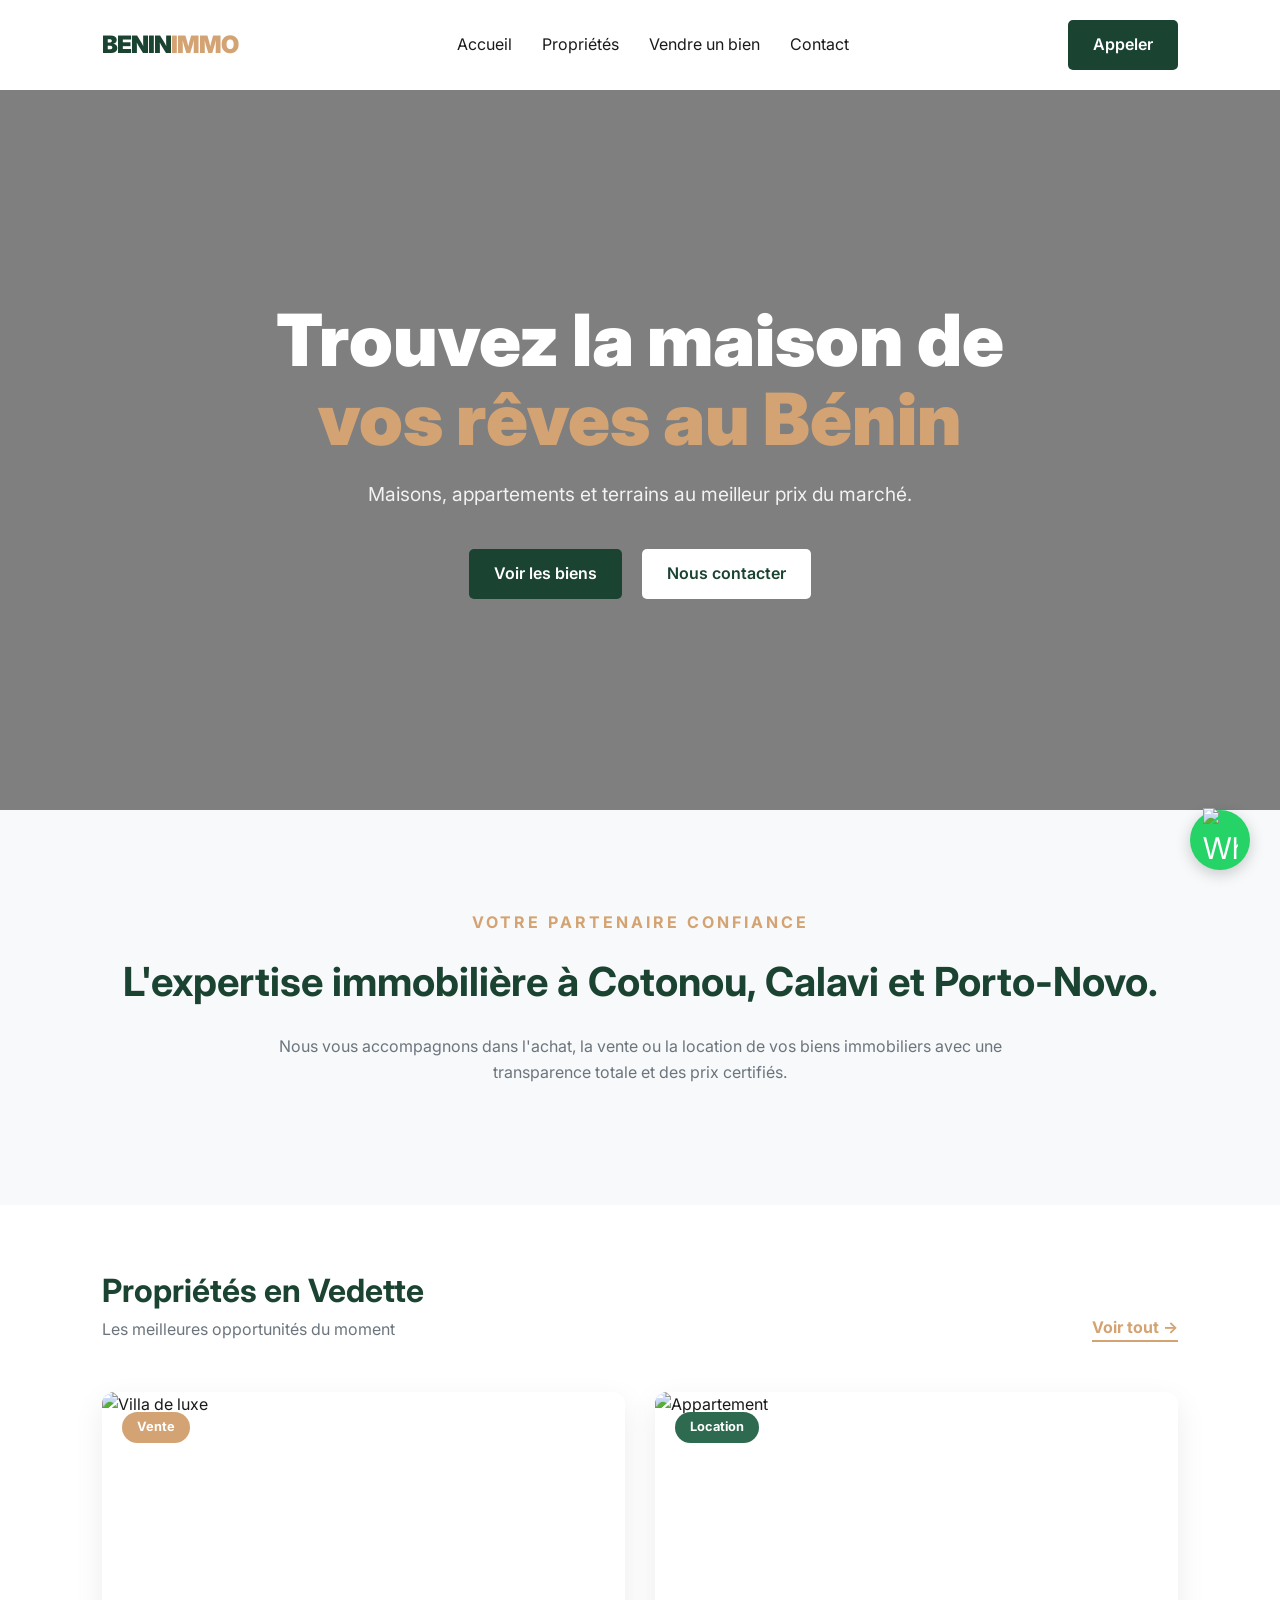
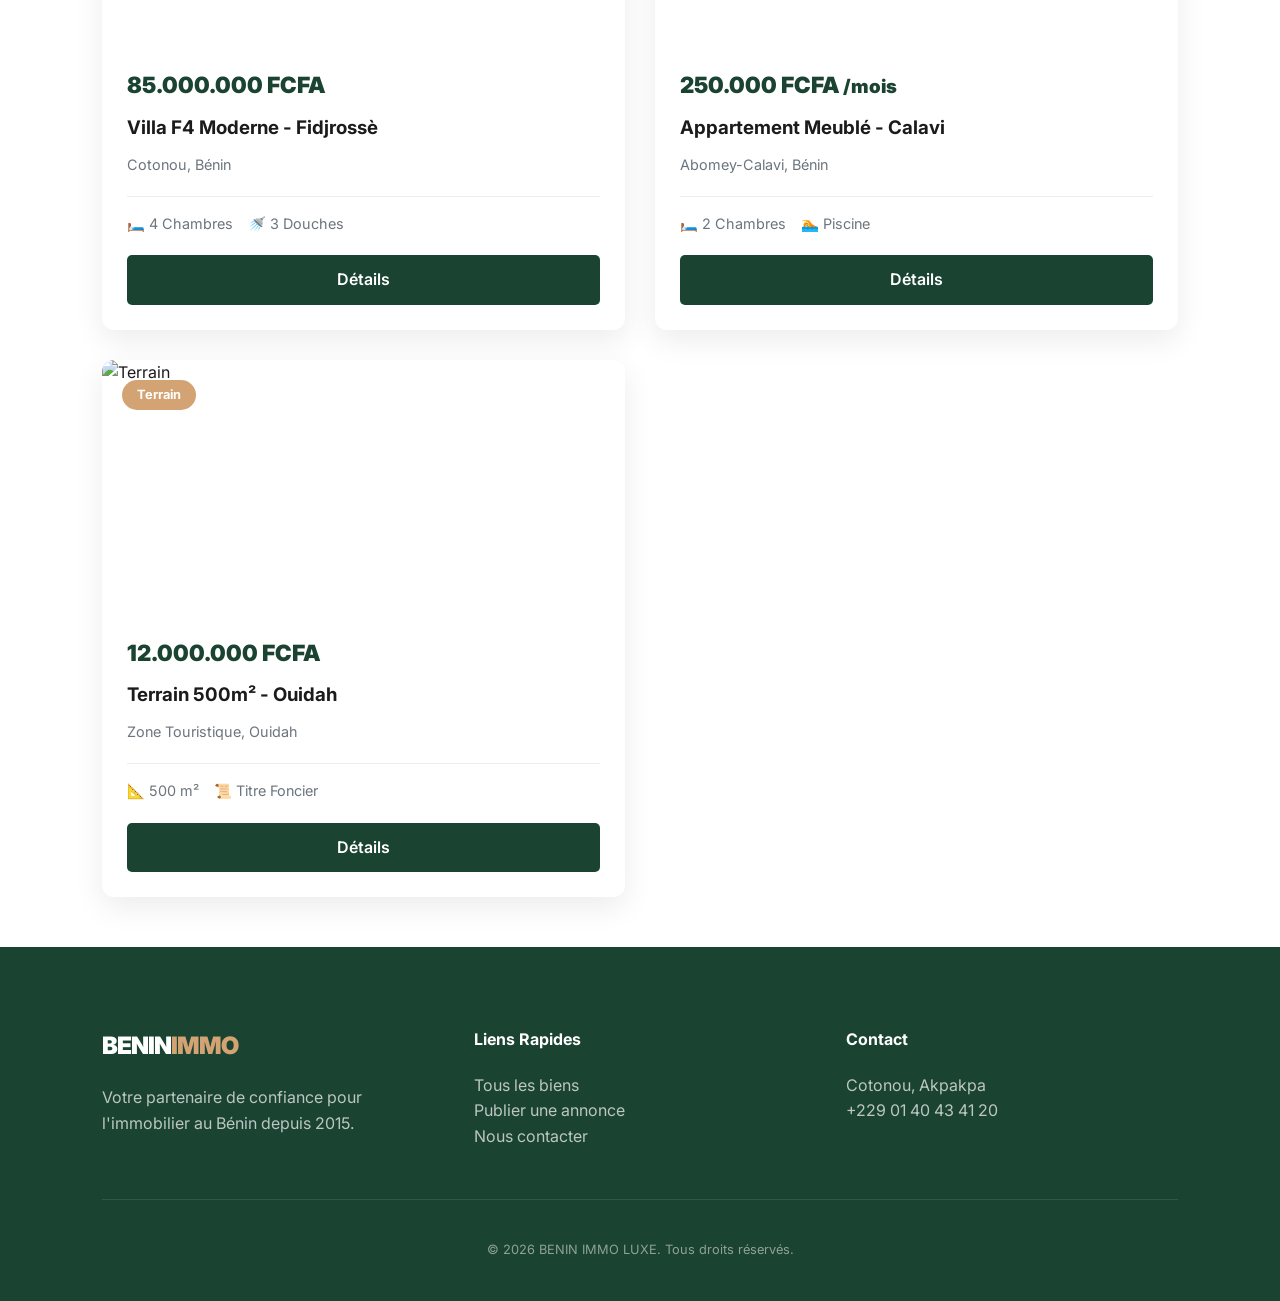
==== index.html @ 41264fbe "Add files via upload" ====
<!DOCTYPE html>
<html lang="fr">
<head>
    <meta charset="UTF-8">
    <meta name="viewport" content="width=device-width, initial-scale=1.0">
    <title>Benin Immo Luxe | Agence Immobilière n°1</title>
    <link href="https://fonts.googleapis.com/css2?family=Inter:wght@300;400;600;700;900&display=swap" rel="stylesheet">
    <link rel="stylesheet" href="css/theme.css">
    <link rel="stylesheet" href="css/main.css">
    <link rel="stylesheet" href="css/responsive.css">
</head>
<body>

    <nav class="navbar">
        <div class="logo">BENIN<span>IMMO</span></div>
        <ul class="nav-links">
            <li><a href="index.html" class="active">Accueil</a></li>
            <li><a href="biens.html">Propriétés</a></li>
            <li><a href="publier.html">Vendre un bien</a></li>
            <li><a href="contact.html">Contact</a></li>
        </ul>
        <div class="nav-contact">
            <a href="tel:+2290140434120" class="btn btn-primary">Appeler</a>
        </div>
    </nav>

    <header class="hero" style="height: 80vh; background: linear-gradient(rgba(0,0,0,0.5), rgba(0,0,0,0.5)), url('https://images.pexels.com/photos/323780/pexels-photo-323780.jpeg?auto=compress&cs=tinysrgb&w=1920') center/cover; display: flex; align-items: center; justify-content: center; text-align: center; color: white;">
        <div class="hero-content">
            <h1 style="font-size: clamp(2.5rem, 6vw, 4.5rem); font-weight: 900; line-height: 1.1;">Trouvez la maison de <br><span style="color: var(--accent-color);">vos rêves au Bénin</span></h1>
            <p style="font-size: 1.2rem; margin: 20px 0 40px; opacity: 0.9;">Maisons, appartements et terrains au meilleur prix du marché.</p>
            <div style="display: flex; gap: 20px; justify-content: center;">
                <a href="biens.html" class="btn btn-primary">Voir les biens</a>
                <a href="contact.html" class="btn" style="background: white; color: var(--primary-color);">Nous contacter</a>
            </div>
        </div>
    </header>

    <section style="padding: 100px 8%; text-align: center; background: var(--bg-light);">
        <span style="color: var(--accent-color); text-transform: uppercase; letter-spacing: 3px; font-weight: 700;">Votre Partenaire Confiance</span>
        <h2 style="font-size: 2.5rem; color: var(--primary-color); margin-top: 15px;">L'expertise immobilière à Cotonou, Calavi et Porto-Novo.</h2>
        <p style="max-width: 800px; margin: 20px auto; color: var(--text-light);">Nous vous accompagnons dans l'achat, la vente ou la location de vos biens immobiliers avec une transparence totale et des prix certifiés.</p>
    </section>

    <section>
        <div style="padding: 60px 8% 0; display: flex; justify-content: space-between; align-items: flex-end;">
            <div>
                <h2 style="font-size: 2rem; color: var(--primary-color);">Propriétés en Vedette</h2>
                <p style="color: var(--text-light);">Les meilleures opportunités du moment</p>
            </div>
            <a href="biens.html" style="color: var(--accent-color); font-weight: 700; border-bottom: 2px solid var(--accent-color);">Voir tout →</a>
        </div>

        <div class="property-grid">
            <div class="property-card">
                <div class="property-image">
                    <img src="https://images.pexels.com/photos/106399/pexels-photo-106399.jpeg?auto=compress&cs=tinysrgb&w=800" alt="Villa de luxe">
                    <span class="badge">Vente</span>
                </div>
                <div class="property-info">
                    <p class="property-price">85.000.000 FCFA</p>
                    <h3 style="margin-bottom: 10px;">Villa F4 Moderne - Fidjrossè</h3>
                    <p style="color: var(--text-light); font-size: 0.9rem;">Cotonou, Bénin</p>
                    <div class="property-features">
                        <span>🛏️ 4 Chambres</span>
                        <span>🚿 3 Douches</span>
                    </div>
                    <a href="details.html" class="btn btn-primary" style="width: 100%; margin-top: 20px; text-align: center;">Détails</a>
                </div>
            </div>

            <div class="property-card">
                <div class="property-image">
                    <img src="https://images.pexels.com/photos/259588/pexels-photo-259588.jpeg?auto=compress&cs=tinysrgb&w=800" alt="Appartement">
                    <span class="badge" style="background: #2D6A4F;">Location</span>
                </div>
                <div class="property-info">
                    <p class="property-price">250.000 FCFA <small>/mois</small></p>
                    <h3 style="margin-bottom: 10px;">Appartement Meublé - Calavi</h3>
                    <p style="color: var(--text-light); font-size: 0.9rem;">Abomey-Calavi, Bénin</p>
                    <div class="property-features">
                        <span>🛏️ 2 Chambres</span>
                        <span>🏊 Piscine</span>
                    </div>
                    <a href="details.html" class="btn btn-primary" style="width: 100%; margin-top: 20px; text-align: center;">Détails</a>
                </div>
            </div>

            <div class="property-card">
                <div class="property-image">
                    <img src="https://images.pexels.com/photos/440660/pexels-photo-440660.jpeg?auto=compress&cs=tinysrgb&w=800" alt="Terrain">
                    <span class="badge">Terrain</span>
                </div>
                <div class="property-info">
                    <p class="property-price">12.000.000 FCFA</p>
                    <h3 style="margin-bottom: 10px;">Terrain 500m² - Ouidah</h3>
                    <p style="color: var(--text-light); font-size: 0.9rem;">Zone Touristique, Ouidah</p>
                    <div class="property-features">
                        <span>📐 500 m²</span>
                        <span>📜 Titre Foncier</span>
                    </div>
                    <a href="details.html" class="btn btn-primary" style="width: 100%; margin-top: 20px; text-align: center;">Détails</a>
                </div>
            </div>
        </div>
    </section>

    <a href="https://wa.me/229XXXXXXXX" class="whatsapp-btn" target="_blank">
        <img src="https://upload.wikimedia.org/wikipedia/commons/6/6b/WhatsApp.svg" alt="WhatsApp" width="35">
    </a>

    <footer style="background: var(--primary-color); color: white; padding: 80px 8% 40px;">
        <div style="display: grid; grid-template-columns: repeat(auto-fit, minmax(200px, 1fr)); gap: 40px; border-bottom: 1px solid rgba(255,255,255,0.1); padding-bottom: 50px;">
            <div>
                <div class="logo" style="color: white; margin-bottom: 20px;">BENIN<span>IMMO</span></div>
                <p style="opacity: 0.7;">Votre partenaire de confiance pour l'immobilier au Bénin depuis 2015.</p>
            </div>
            <div>
                <h4>Liens Rapides</h4>
                <ul style="margin-top: 20px; opacity: 0.7;">
                    <li><a href="biens.html">Tous les biens</a></li>
                    <li><a href="publier.html">Publier une annonce</a></li>
                    <li><a href="contact.html">Nous contacter</a></li>
                </ul>
            </div>
            <div>
                <h4>Contact</h4>
                <p style="margin-top: 20px; opacity: 0.7;">Cotonou, Akpakpa</p>
                <p style="opacity: 0.7;">+229 01 40 43 41 20</p>
            </div>
        </div>
        <p style="text-align: center; margin-top: 40px; opacity: 0.5; font-size: 0.8rem;">© 2026 BENIN IMMO LUXE. Tous droits réservés.</p>
    </footer>

    <script src="js/scripts.js"></script>
</body>
</html>
---- css/theme.css ----
/* --- VARIABLES DE MARQUE --- */
:root {
    --primary-color: #1B4332;    /* Vert Immobilier (Confiance) */
    --accent-color: #D4A373;     /* Doré/Sable (Prestige) */
    --secondary-color: #2D6A4F;  /* Vert Clair */
    --text-dark: #1b1b1b;        /* Texte principal */
    --text-light: #6c757d;       /* Texte secondaire */
    --bg-light: #f8f9fa;         /* Fond des sections */
    --white: #ffffff;
    --transition: all 0.3s ease;
    --shadow: 0 10px 30px rgba(0,0,0,0.08);
}

/* --- RESET & BASE --- */
* {
    margin: 0;
    padding: 0;
    box-sizing: border-box;
}

body {
    font-family: 'Inter', sans-serif;
    line-height: 1.6;
    color: var(--text-dark);
    background-color: var(--white);
    overflow-x: hidden;
}

a {
    text-decoration: none;
    color: inherit;
    transition: var(--transition);
}

ul { list-style: none; }

img { max-width: 100%; display: block; }
---- css/main.css ----
/* --- NAVIGATION --- */
.navbar {
    display: flex;
    justify-content: space-between;
    align-items: center;
    padding: 20px 8%;
    background: var(--white);
    position: sticky;
    top: 0;
    z-index: 1000;
    box-shadow: 0 2px 10px rgba(0,0,0,0.05);
}

.logo {
    font-size: 1.5rem;
    font-weight: 900;
    color: var(--primary-color);
    letter-spacing: -1px;
}

.logo span { color: var(--accent-color); }

.nav-links {
    display: flex;
    gap: 30px;
}

.nav-links a:hover {
    color: var(--accent-color);
}

/* --- BOUTONS --- */
.btn {
    padding: 12px 25px;
    border-radius: 5px;
    font-weight: 600;
    cursor: pointer;
    display: inline-block;
    border: none;
}

.btn-primary {
    background-color: var(--primary-color);
    color: var(--white);
}

.btn-primary:hover {
    background-color: var(--secondary-color);
    transform: translateY(-2px);
}

/* --- CARTES DE BIENS (GRID) --- */
.property-grid {
    display: grid;
    grid-template-columns: repeat(auto-fill, minmax(350px, 1fr));
    gap: 30px;
    padding: 50px 8%;
}

.property-card {
    background: var(--white);
    border-radius: 12px;
    overflow: hidden;
    box-shadow: var(--shadow);
    transition: var(--transition);
}

.property-card:hover {
    transform: translateY(-10px);
}

.property-image {
    height: 250px;
    position: relative;
}

.property-image img {
    width: 100%;
    height: 100%;
    object-fit: cover;
}

.badge {
    position: absolute;
    top: 20px;
    left: 20px;
    background: var(--accent-color);
    color: white;
    padding: 5px 15px;
    font-size: 0.8rem;
    font-weight: 700;
    border-radius: 50px;
}

.property-info {
    padding: 25px;
}

.property-price {
    color: var(--primary-color);
    font-size: 1.4rem;
    font-weight: 900;
    margin-bottom: 10px;
}

.property-features {
    display: flex;
    gap: 15px;
    margin-top: 20px;
    padding-top: 15px;
    border-top: 1px solid #eee;
    font-size: 0.9rem;
    color: var(--text-light);
}

/* --- WHATSAPP FLOATING BUTTON --- */
.whatsapp-btn {
    position: fixed;
    bottom: 30px;
    right: 30px;
    background: #25D366;
    color: white;
    width: 60px;
    height: 60px;
    border-radius: 50%;
    display: flex;
    align-items: center;
    justify-content: center;
    font-size: 30px;
    box-shadow: 0 4px 15px rgba(0,0,0,0.2);
    z-index: 1000;
}
---- css/responsive.css ----
/* --- TABLETTES (Moins de 1024px) --- */
@media (max-width: 1024px) {
    .navbar {
        padding: 15px 5%;
    }
    
    .property-grid {
        grid-template-columns: repeat(2, 1fr); /* 2 colonnes au lieu de 3 */
        padding: 40px 5%;
    }

    h1 { font-size: 3rem; }
}

/* --- SMARTPHONES LARGES (Moins de 768px) --- */
@media (max-width: 768px) {
    .nav-links {
        display: none; /* Cache le menu classique pour un futur menu mobile */
    }

    .hero-content h1 {
        font-size: 2.5rem;
    }

    .property-grid {
        grid-template-columns: 1fr; /* 1 seule colonne (plein écran) */
    }

    .res-container {
        grid-template-columns: 1fr;
    }

    .contact-container {
        grid-template-columns: 1fr;
        gap: 30px;
    }

    /* On réduit les paddings pour gagner de la place */
    section {
        padding: 60px 5%;
    }
}

/* --- PETITS SMARTPHONES (Moins de 480px) --- */
@media (max-width: 480px) {
    .logo {
        font-size: 1.2rem;
    }

    .btn {
        width: 100%; /* Les boutons prennent toute la largeur pour cliquer facilement avec le pouce */
        text-align: center;
    }

    .property-card {
        margin-bottom: 20px;
    }

    .property-price {
        font-size: 1.2rem;
    }

    /* On ajuste le bouton WhatsApp pour qu'il ne cache pas trop de texte */
    .whatsapp-btn {
        width: 50px;
        height: 50px;
        bottom: 20px;
        right: 20px;
        font-size: 25px;
    }
}

/* --- OPTIMISATION POUR LE MODE PAYSAGE --- */
@media (max-height: 500px) {
    .hero {
        height: 120vh; /* On agrandit la hauteur si le téléphone est à l'horizontale */
    }
}
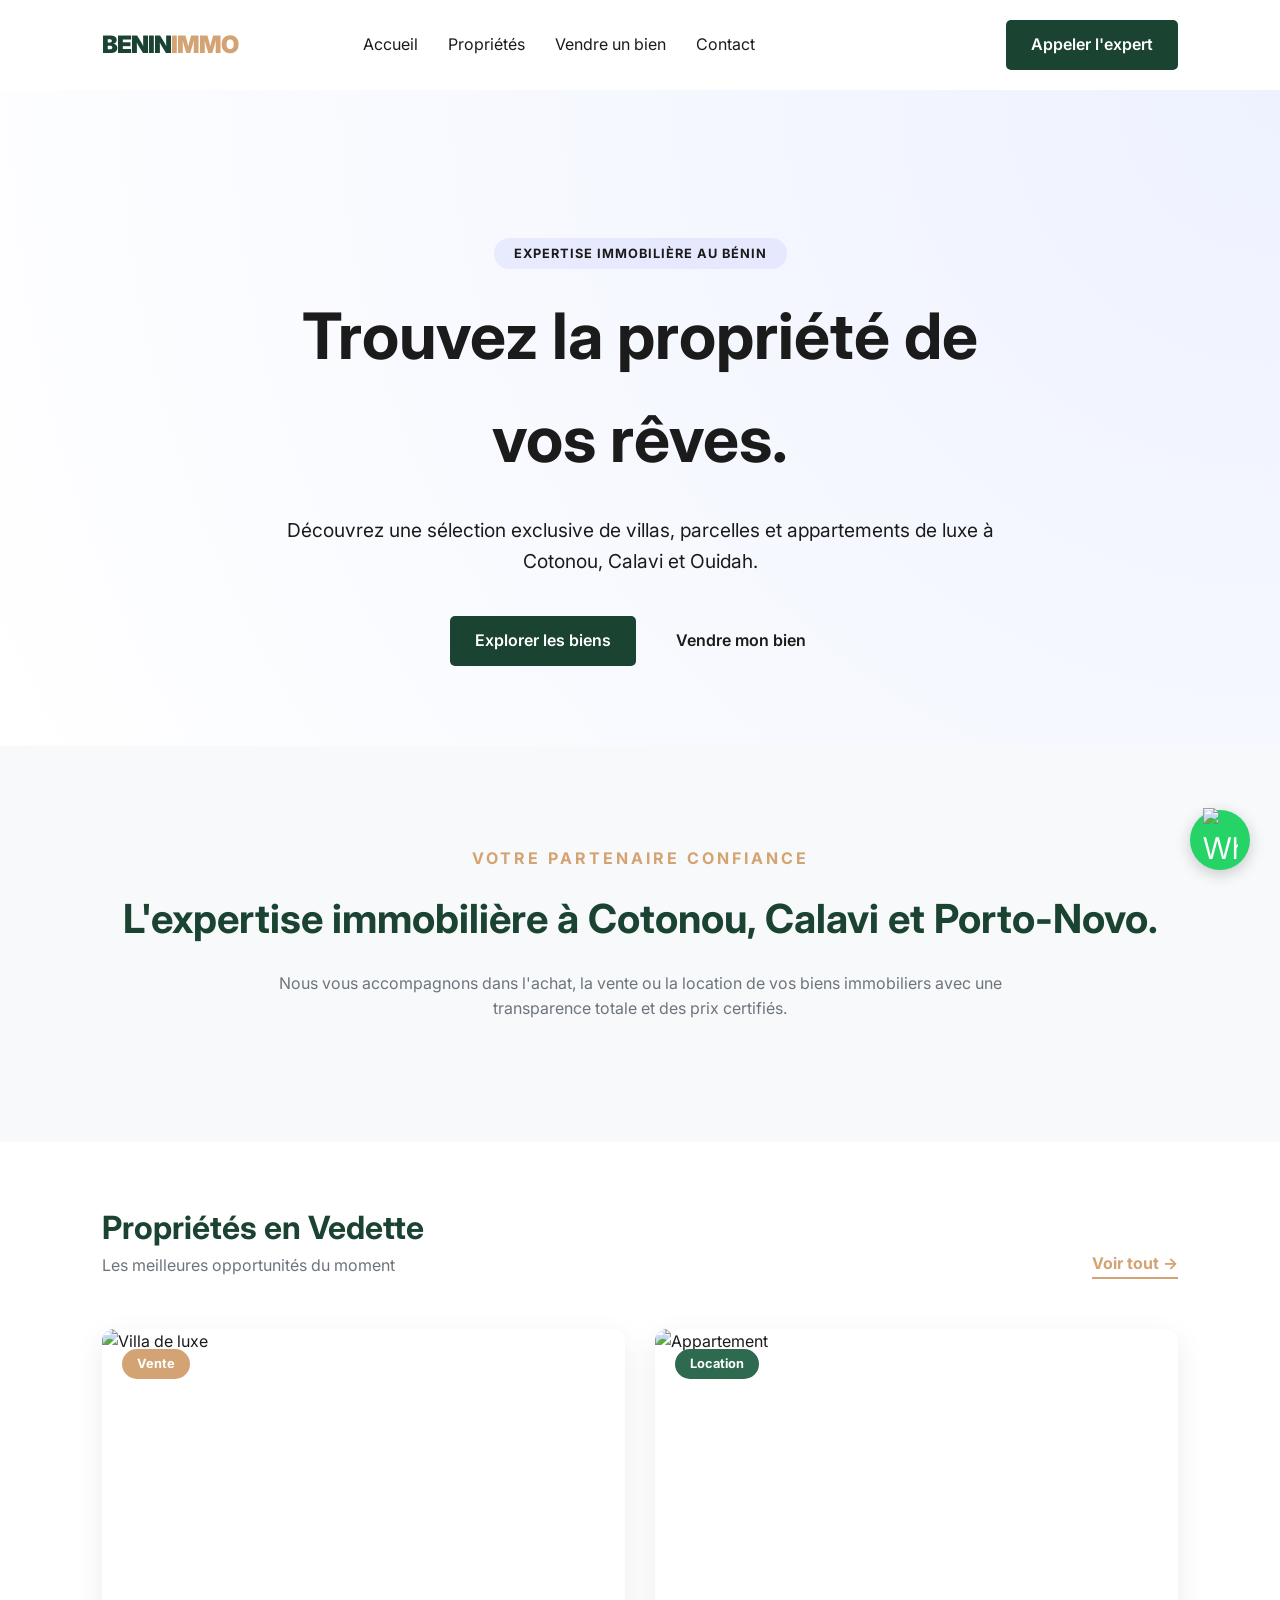
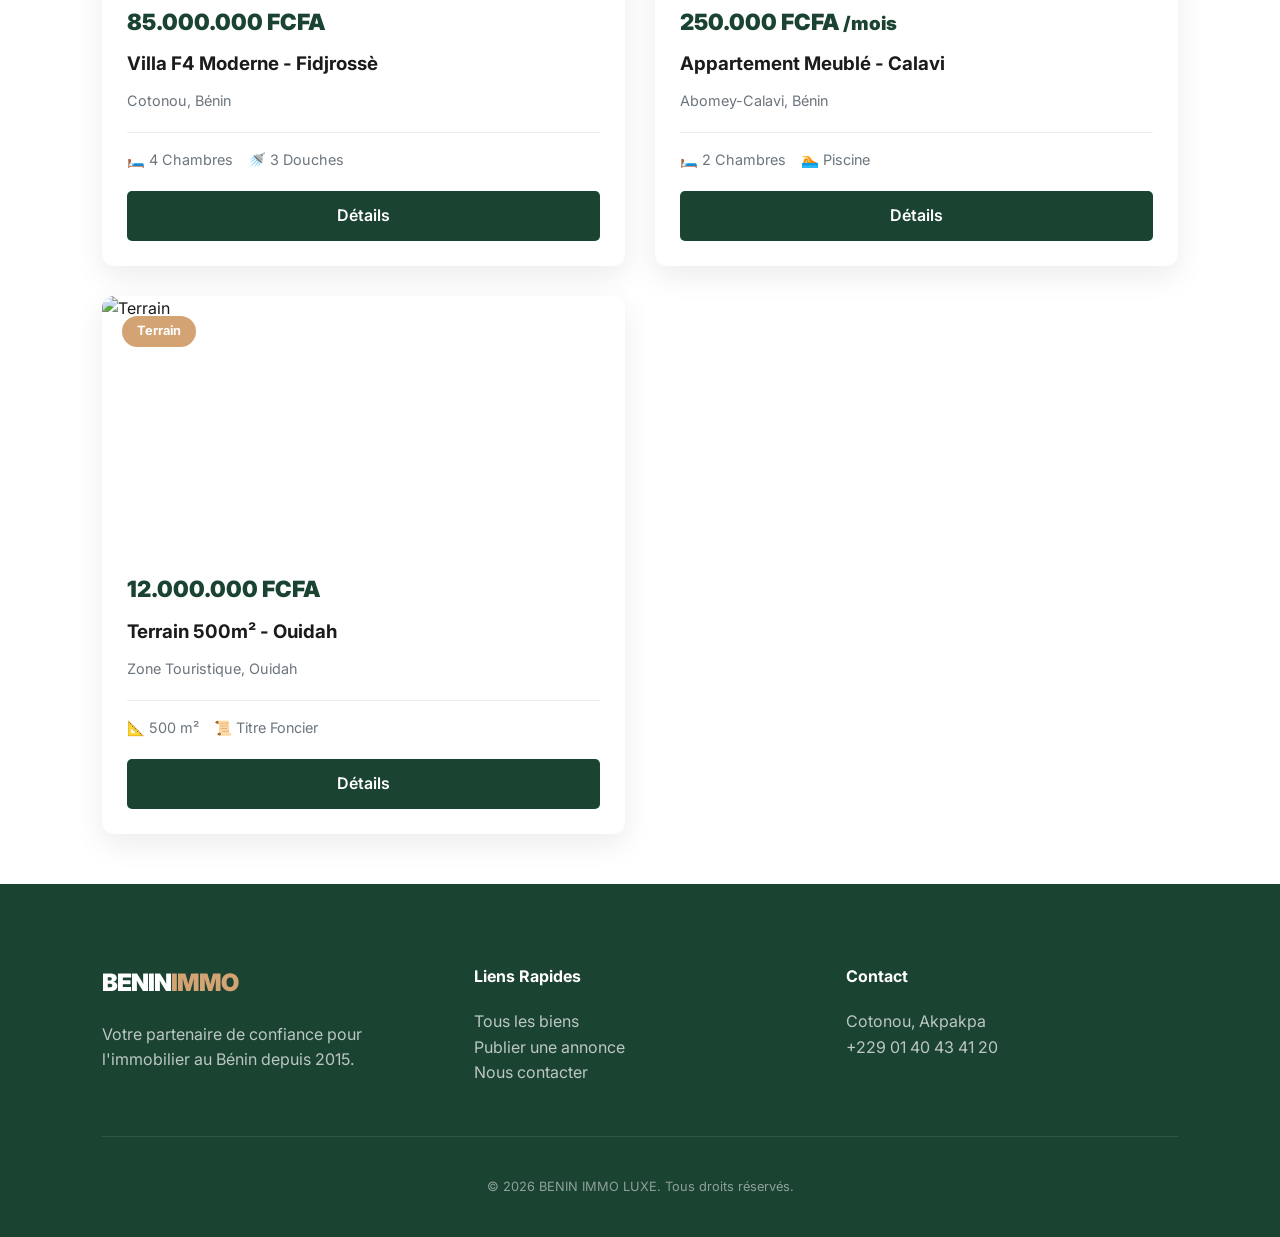
==== commit f67cf5bb: "Update index.html" ====
--- a/index.html
+++ b/index.html
@@ -12,28 +12,40 @@
 <body>
 
     <nav class="navbar">
-        <div class="logo">BENIN<span>IMMO</span></div>
-        <ul class="nav-links">
-            <li><a href="index.html" class="active">Accueil</a></li>
-            <li><a href="biens.html">Propriétés</a></li>
-            <li><a href="publier.html">Vendre un bien</a></li>
-            <li><a href="contact.html">Contact</a></li>
-        </ul>
-        <div class="nav-contact">
-            <a href="tel:+2290140434120" class="btn btn-primary">Appeler</a>
+    <div class="logo">BENIN<span>IMMO</span></div>
+    
+    <ul class="nav-links" id="navLinks">
+        <li><a href="index.html" class="active">Accueil</a></li>
+        <li><a href="biens.html">Propriétés</a></li>
+        <li><a href="publier.html">Vendre un bien</a></li>
+        <li><a href="contact.html">Contact</a></li>
+    </ul>
+
+    <div class="menu-toggle" id="mobile-menu">
+        <span class="bar"></span>
+        <span class="bar"></span>
+        <span class="bar"></span>
+    </div>
+
+    <div class="nav-contact nav-btn-desktop">
+        <a href="tel:+2290140434120" class="btn btn-primary">Appeler l'expert</a>
+    </div>
+</nav>
+
+   <header class="hero" style="padding-top: 150px; padding-bottom: 80px; text-align: center; background: radial-gradient(circle at top right, #eef2ff, #ffffff);">
+    <div class="container" style="max-width: 900px; margin: 0 auto; padding: 0 5%;">
+        <span style="background: rgba(99, 102, 241, 0.1); color: var(--primary); padding: 8px 20px; border-radius: 50px; font-weight: 700; font-size: 0.8rem; text-transform: uppercase; letter-spacing: 1px;">Expertise Immobilière au Bénin</span>
+        
+        <h1 style="font-size: clamp(2.5rem, 5vw, 4rem); margin-top: 20px;" class="text-gradient">Trouvez la propriété de vos rêves.</h1>
+        
+        <p style="color: var(--text-muted); font-size: 1.2rem; margin: 25px 0 40px;">Découvrez une sélection exclusive de villas, parcelles et appartements de luxe à Cotonou, Calavi et Ouidah.</p>
+        
+        <div style="display: flex; gap: 15px; justify-content: center; flex-wrap: wrap;">
+            <a href="biens.html" class="btn btn-primary">Explorer les biens</a>
+            <a href="publier.html" class="btn btn-accent">Vendre mon bien</a>
         </div>
-    </nav>
-
-    <header class="hero" style="height: 80vh; background: linear-gradient(rgba(0,0,0,0.5), rgba(0,0,0,0.5)), url('https://images.pexels.com/photos/323780/pexels-photo-323780.jpeg?auto=compress&cs=tinysrgb&w=1920') center/cover; display: flex; align-items: center; justify-content: center; text-align: center; color: white;">
-        <div class="hero-content">
-            <h1 style="font-size: clamp(2.5rem, 6vw, 4.5rem); font-weight: 900; line-height: 1.1;">Trouvez la maison de <br><span style="color: var(--accent-color);">vos rêves au Bénin</span></h1>
-            <p style="font-size: 1.2rem; margin: 20px 0 40px; opacity: 0.9;">Maisons, appartements et terrains au meilleur prix du marché.</p>
-            <div style="display: flex; gap: 20px; justify-content: center;">
-                <a href="biens.html" class="btn btn-primary">Voir les biens</a>
-                <a href="contact.html" class="btn" style="background: white; color: var(--primary-color);">Nous contacter</a>
-            </div>
-        </div>
-    </header>
+    </div>
+</header>
 
     <section style="padding: 100px 8%; text-align: center; background: var(--bg-light);">
         <span style="color: var(--accent-color); text-transform: uppercase; letter-spacing: 3px; font-weight: 700;">Votre Partenaire Confiance</span>
@@ -133,4 +145,4 @@
 
     <script src="js/scripts.js"></script>
 </body>
-</html>+</html>
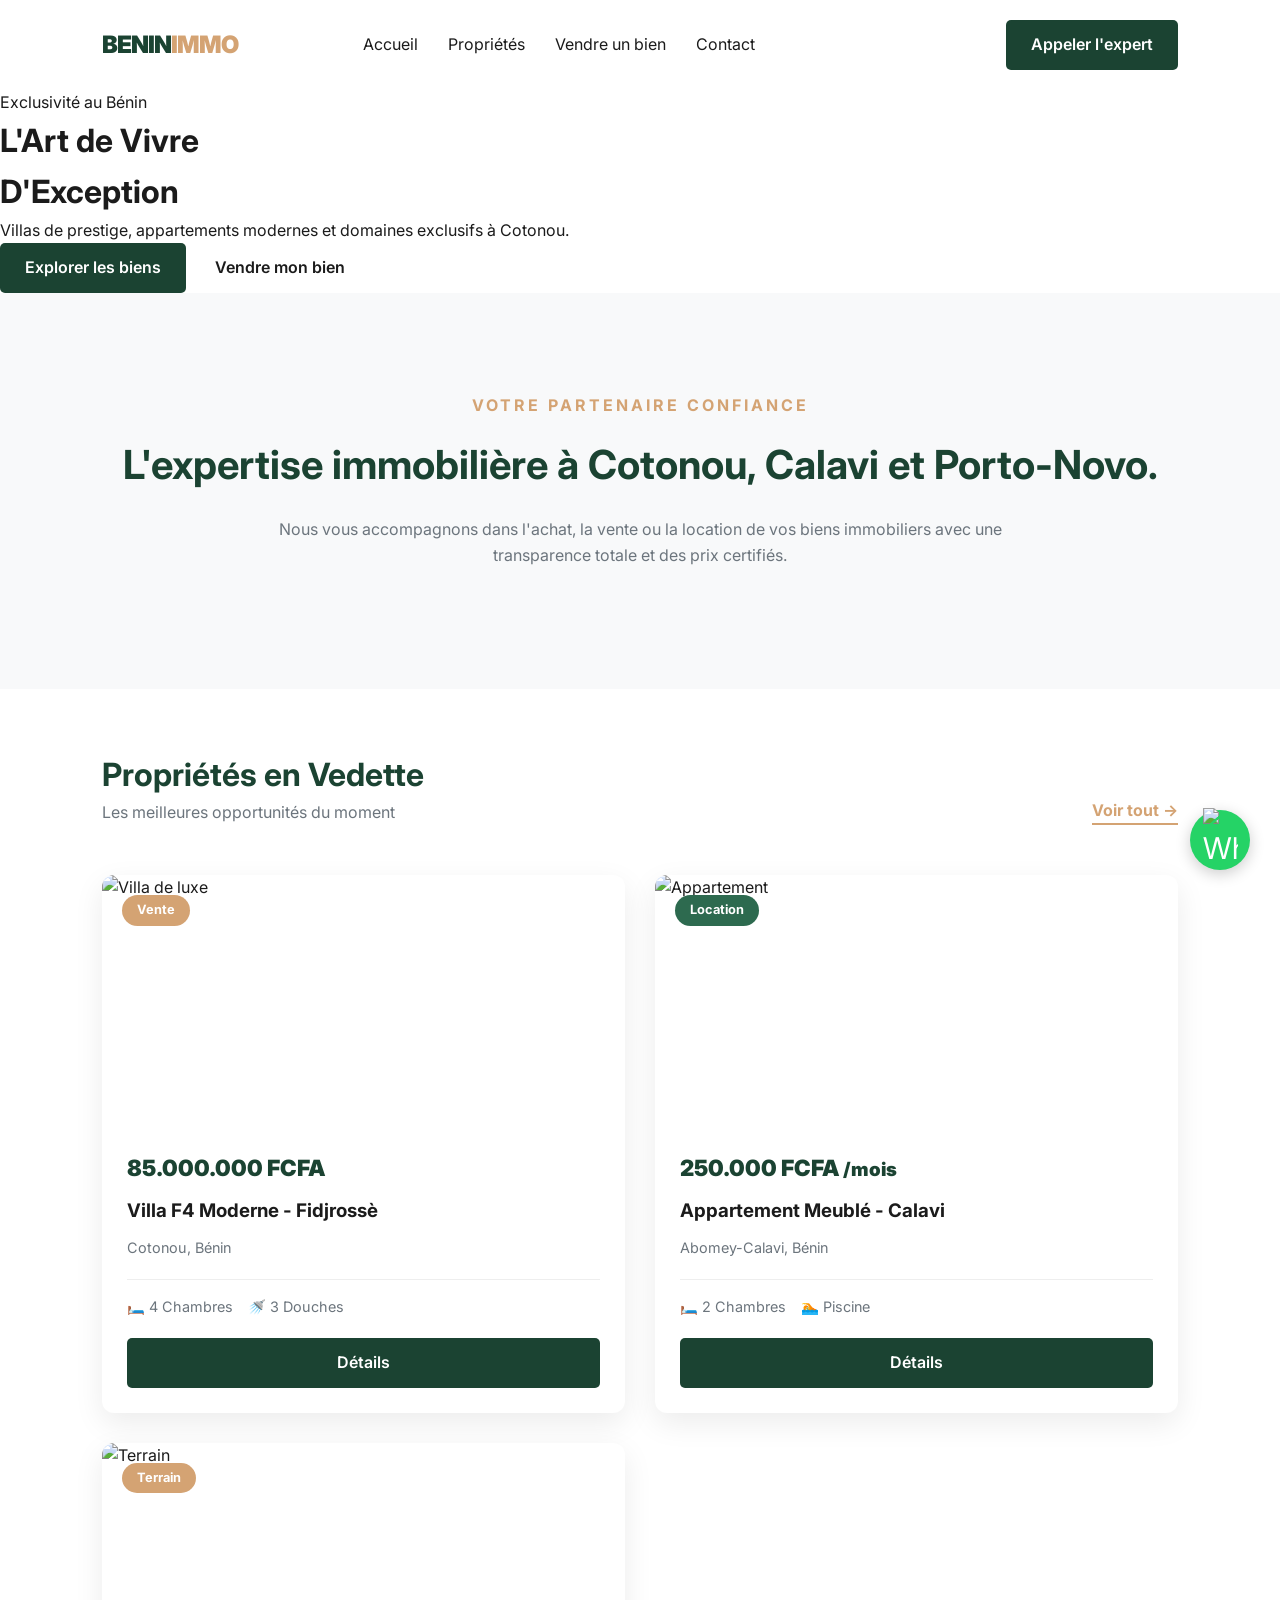
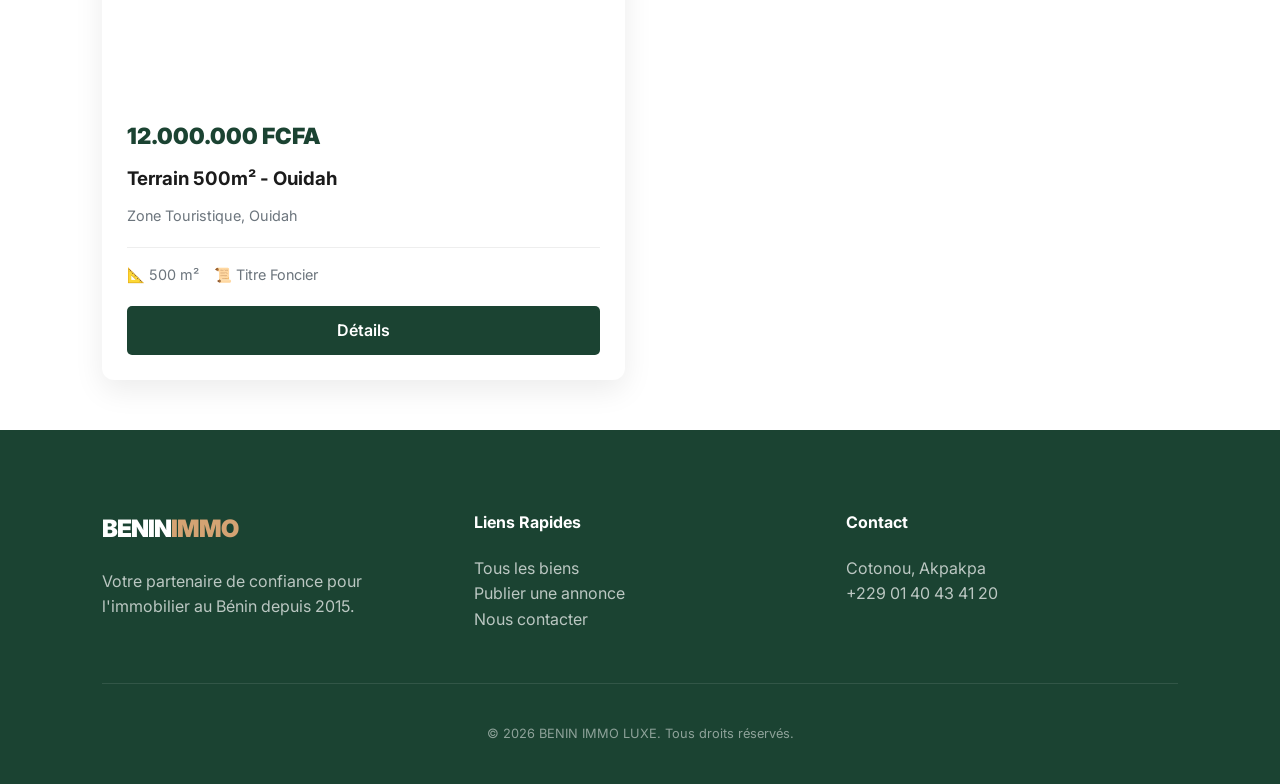
==== commit 3ebe1c41: "Update index.html" ====
--- a/index.html
+++ b/index.html
@@ -9,6 +9,7 @@
     <link rel="stylesheet" href="css/main.css">
     <link rel="stylesheet" href="css/responsive.css">
 </head>
+    
 <body>
 
     <nav class="navbar">
@@ -32,17 +33,15 @@
     </div>
 </nav>
 
-   <header class="hero" style="padding-top: 150px; padding-bottom: 80px; text-align: center; background: radial-gradient(circle at top right, #eef2ff, #ffffff);">
-    <div class="container" style="max-width: 900px; margin: 0 auto; padding: 0 5%;">
-        <span style="background: rgba(99, 102, 241, 0.1); color: var(--primary); padding: 8px 20px; border-radius: 50px; font-weight: 700; font-size: 0.8rem; text-transform: uppercase; letter-spacing: 1px;">Expertise Immobilière au Bénin</span>
+   <header class="hero-smart">
+    <div class="hero-overlay"></div> <div class="container hero-container">
+        <span class="badge-smart">Exclusivité au Bénin</span>
+        <h1 class="hero-title">L'Art de Vivre <br><span class="text-gradient-white">D'Exception</span></h1>
+        <p class="hero-subtitle">Villas de prestige, appartements modernes et domaines exclusifs à Cotonou.</p>
         
-        <h1 style="font-size: clamp(2.5rem, 5vw, 4rem); margin-top: 20px;" class="text-gradient">Trouvez la propriété de vos rêves.</h1>
-        
-        <p style="color: var(--text-muted); font-size: 1.2rem; margin: 25px 0 40px;">Découvrez une sélection exclusive de villas, parcelles et appartements de luxe à Cotonou, Calavi et Ouidah.</p>
-        
-        <div style="display: flex; gap: 15px; justify-content: center; flex-wrap: wrap;">
+        <div class="hero-buttons">
             <a href="biens.html" class="btn btn-primary">Explorer les biens</a>
-            <a href="publier.html" class="btn btn-accent">Vendre mon bien</a>
+            <a href="publier.html" class="btn btn-glass">Vendre mon bien</a>
         </div>
     </div>
 </header>
--- a/css/responsive.css
+++ b/css/responsive.css
@@ -1,4 +1,8 @@
-/* --- TABLETTES (Moins de 1024px) --- */
+/* ==========================================================
+   RESPONSIVE DESIGN - BENIN IMMO LUXE (SMART THEME)
+   ========================================================== */
+
+/* --- 1. TABLETTES (Moins de 1024px) --- */
 @media (max-width: 1024px) {
     .navbar {
         padding: 15px 5%;
@@ -12,44 +16,93 @@
     h1 { font-size: 3rem; }
 }
 
-/* --- SMARTPHONES LARGES (Moins de 768px) --- */
+/* --- 2. SMARTPHONES & TABLETTES PORTRAIT (Moins de 768px) --- */
 @media (max-width: 768px) {
-    .nav-links {
-        display: none; /* Cache le menu classique pour un futur menu mobile */
+    
+    /* GESTION DE LA NAVIGATION SMART */
+    .nav-btn-desktop { 
+        display: none; /* Cache le bouton appel/devis sur mobile pour aérer */
     }
 
+    .menu-toggle { 
+        display: block; 
+        cursor: pointer; 
+        z-index: 1001; 
+    }
+
+    .menu-toggle .bar {
+        display: block; 
+        width: 25px; 
+        height: 3px; 
+        margin: 5px auto;
+        background-color: var(--primary); 
+        transition: 0.3s;
+    }
+
+    .nav-links {
+        position: fixed; 
+        top: 0; 
+        left: -100%; /* Menu caché à gauche par défaut */
+        flex-direction: column;
+        background: rgba(255, 255, 255, 0.95);
+        backdrop-filter: blur(15px); /* Effet flou moderne */
+        -webkit-backdrop-filter: blur(15px);
+        width: 100%; 
+        height: 100vh;
+        padding-top: 100px; 
+        transition: 0.5s cubic-bezier(0.4, 0, 0.2, 1);
+        z-index: 1000; 
+        display: flex !important; /* Force l'affichage pour le contrôle JS */
+    }
+
+    .nav-links.active { 
+        left: 0; /* Le menu glisse sur l'écran au clic */
+    }
+
+    .nav-links li { 
+        margin: 15px 0; 
+        font-size: 1.2rem; 
+        font-weight: 700; 
+        text-align: center;
+    }
+
+    /* Animation du bouton Burger se transformant en Croix (X) */
+    .menu-toggle.is-active .bar:nth-child(2) { opacity: 0; }
+    .menu-toggle.is-active .bar:nth-child(1) { transform: translateY(8px) rotate(45deg); }
+    .menu-toggle.is-active .bar:nth-child(3) { transform: translateY(-8px) rotate(-45deg); }
+
+
+    /* MISE EN PAGE DU CONTENU */
     .hero-content h1 {
         font-size: 2.5rem;
     }
 
     .property-grid {
-        grid-template-columns: 1fr; /* 1 seule colonne (plein écran) */
+        grid-template-columns: 1fr; /* 1 seule colonne pour les maisons */
+        gap: 25px;
     }
 
-    .res-container {
-        grid-template-columns: 1fr;
-    }
-
-    .contact-container {
-        grid-template-columns: 1fr;
+    .res-container, .contact-container, .contact-wrapper {
+        grid-template-columns: 1fr; /* Grilles de contact sur 1 colonne */
         gap: 30px;
     }
 
-    /* On réduit les paddings pour gagner de la place */
-    section {
+    section, .section-padding {
         padding: 60px 5%;
     }
 }
 
-/* --- PETITS SMARTPHONES (Moins de 480px) --- */
+/* --- 3. PETITS SMARTPHONES (Moins de 480px) --- */
 @media (max-width: 480px) {
     .logo {
         font-size: 1.2rem;
     }
 
-    .btn {
-        width: 100%; /* Les boutons prennent toute la largeur pour cliquer facilement avec le pouce */
+    /* Boutons en pleine largeur pour faciliter le clic au pouce */
+    .btn, .property-card .btn {
+        width: 100%; 
         text-align: center;
+        padding: 16px;
     }
 
     .property-card {
@@ -60,8 +113,8 @@
         font-size: 1.2rem;
     }
 
-    /* On ajuste le bouton WhatsApp pour qu'il ne cache pas trop de texte */
-    .whatsapp-btn {
+    /* Ajustement du bouton flottant WhatsApp */
+    .whatsapp-float, .whatsapp-btn {
         width: 50px;
         height: 50px;
         bottom: 20px;
@@ -70,9 +123,14 @@
     }
 }
 
-/* --- OPTIMISATION POUR LE MODE PAYSAGE --- */
+/* --- 4. OPTIMISATION MODE PAYSAGE (Horizontal) --- */
 @media (max-height: 500px) {
     .hero {
-        height: 120vh; /* On agrandit la hauteur si le téléphone est à l'horizontale */
+        height: 120vh; /* Augmente la hauteur pour éviter que le texte soit coupé */
     }
-}+    
+    .nav-links {
+        padding-top: 60px; /* Moins de padding haut si l'écran est court */
+        overflow-y: auto;  /* Permet de scroller dans le menu si besoin */
+    }
+}
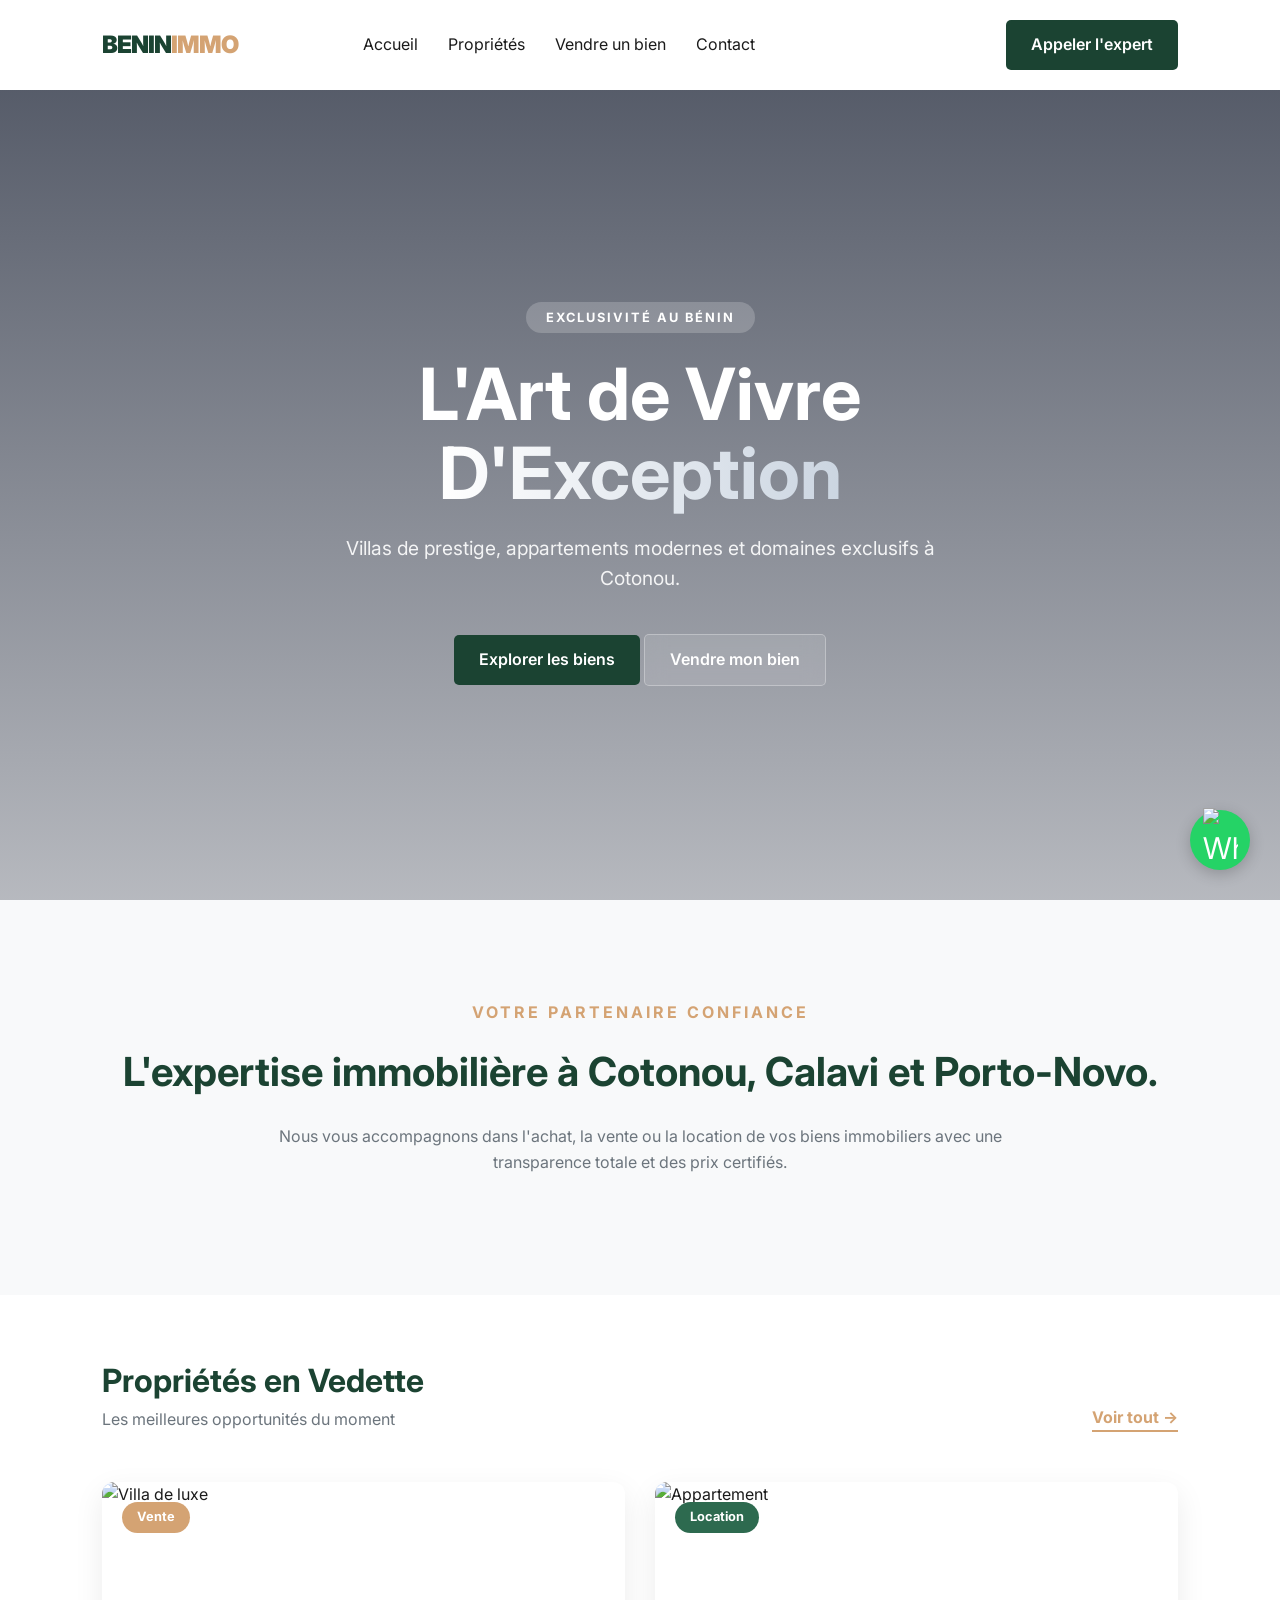
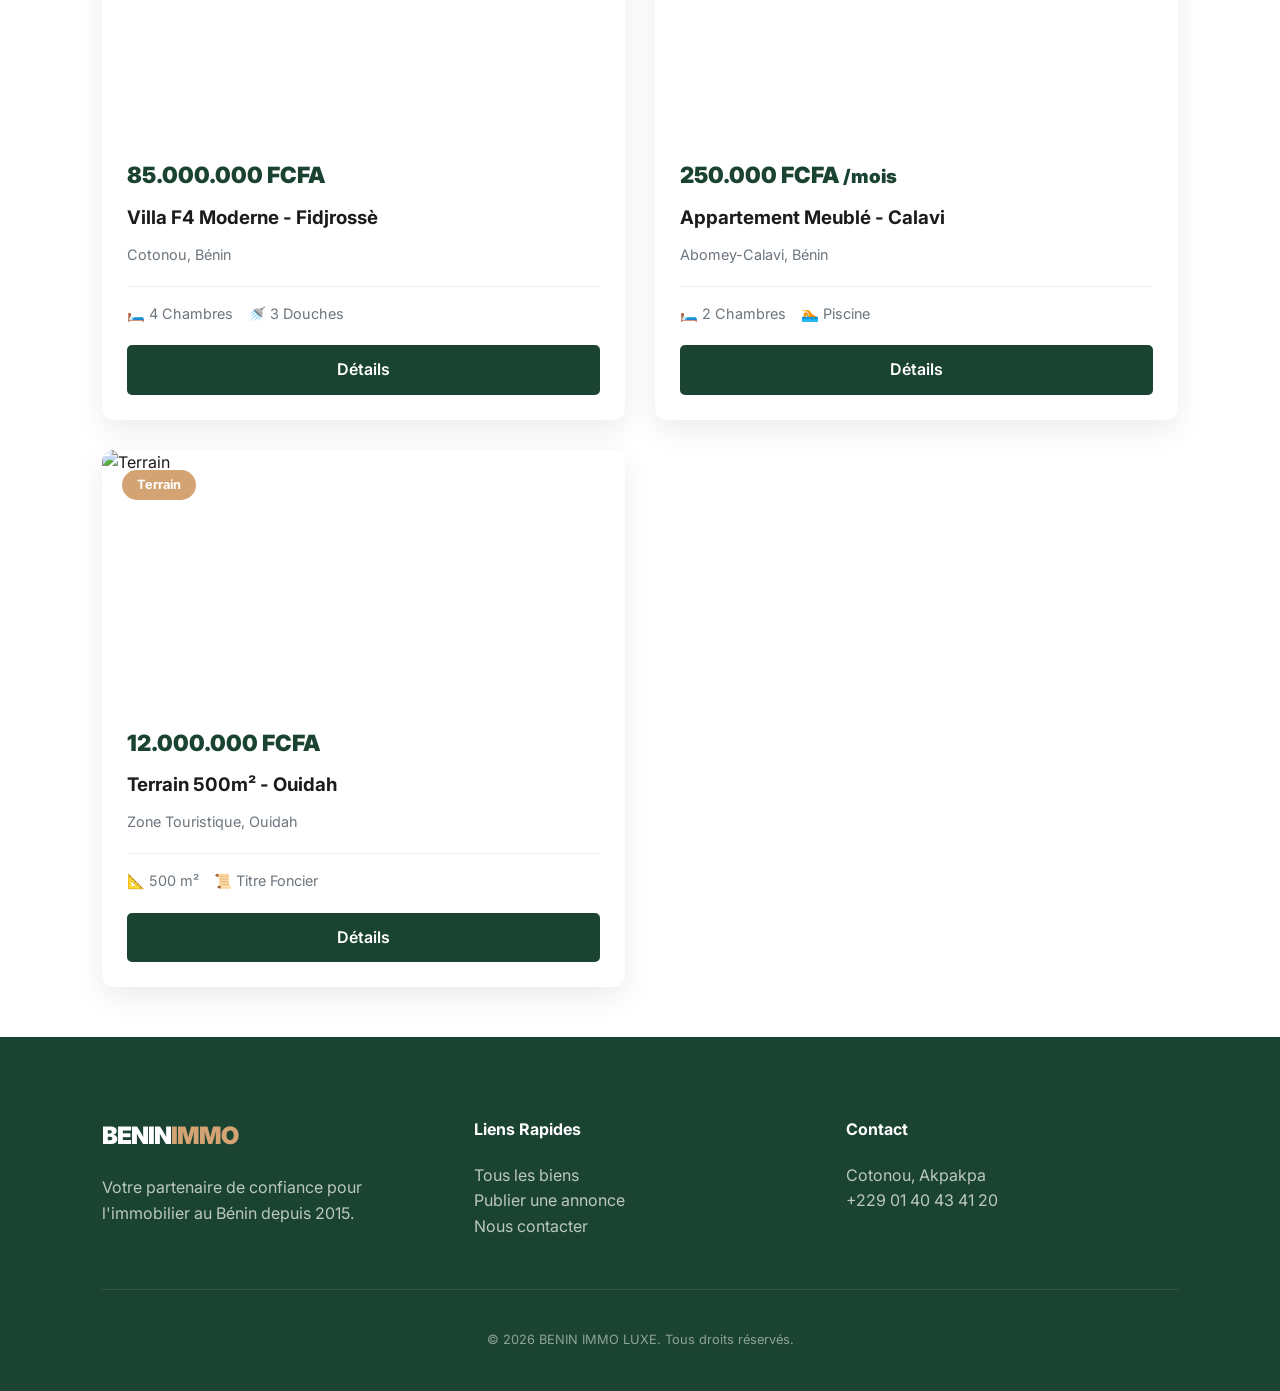
==== commit a7cdd833: "Update index.html" ====
--- a/index.html
+++ b/index.html
@@ -9,7 +9,90 @@
     <link rel="stylesheet" href="css/main.css">
     <link rel="stylesheet" href="css/responsive.css">
 </head>
-    
+    <style>
+        .hero-smart {
+    position: relative;
+    height: 90vh; /* 90% de la hauteur de l'écran */
+    width: 100%;
+    display: flex;
+    align-items: center;
+    justify-content: center;
+    text-align: center;
+    color: white;
+    /* REMPLACE L'URL CI-DESSOUS PAR TON IMAGE */
+    background-image: url('https://images.pexels.com/photos/323780/pexels-photo-323780.jpeg?auto=compress&cs=tinysrgb&w=1260&h=750&dpr=2');
+    background-size: cover;
+    background-position: center;
+    background-attachment: fixed; /* Effet de parallaxe léger */
+    overflow: hidden;
+}
+
+/* Le voile sombre pour faire ressortir le texte */
+.hero-overlay {
+    position: absolute;
+    top: 0;
+    left: 0;
+    width: 100%;
+    height: 100%;
+    background: linear-gradient(to bottom, rgba(15, 23, 42, 0.7), rgba(15, 23, 42, 0.3));
+    z-index: 1;
+}
+
+.hero-container {
+    position: relative;
+    z-index: 2;
+    padding: 0 5%;
+}
+
+.badge-smart {
+    background: rgba(255, 255, 255, 0.2);
+    backdrop-filter: blur(10px);
+    padding: 8px 20px;
+    border-radius: 50px;
+    font-size: 0.8rem;
+    font-weight: 700;
+    letter-spacing: 2px;
+    text-transform: uppercase;
+}
+
+.hero-title {
+    font-size: clamp(2.5rem, 6vw, 4.5rem);
+    color: white;
+    margin-top: 25px;
+    line-height: 1.1;
+}
+
+.text-gradient-white {
+    background: linear-gradient(to right, #ffffff, #cbd5e1);
+    -webkit-background-clip: text;
+    -webkit-text-fill-color: transparent;
+}
+
+.hero-subtitle {
+    font-size: 1.2rem;
+    max-width: 600px;
+    margin: 20px auto 40px;
+    opacity: 0.9;
+}
+
+/* Bouton transparent "Glass" */
+.btn-glass {
+    background: rgba(255, 255, 255, 0.1);
+    backdrop-filter: blur(10px);
+    border: 1px solid rgba(255, 255, 255, 0.3);
+    color: white;
+}
+
+.btn-glass:hover {
+    background: white;
+    color: var(--primary);
+}
+
+@media (max-width: 768px) {
+    .hero-smart { height: 80vh; }
+    .hero-buttons { display: flex; flex-direction: column; gap: 15px; }
+}
+    </style>
 <body>
 
     <nav class="navbar">
--- a/css/main.css
+++ b/css/main.css
@@ -129,4 +129,4 @@
     font-size: 30px;
     box-shadow: 0 4px 15px rgba(0,0,0,0.2);
     z-index: 1000;
-}+}
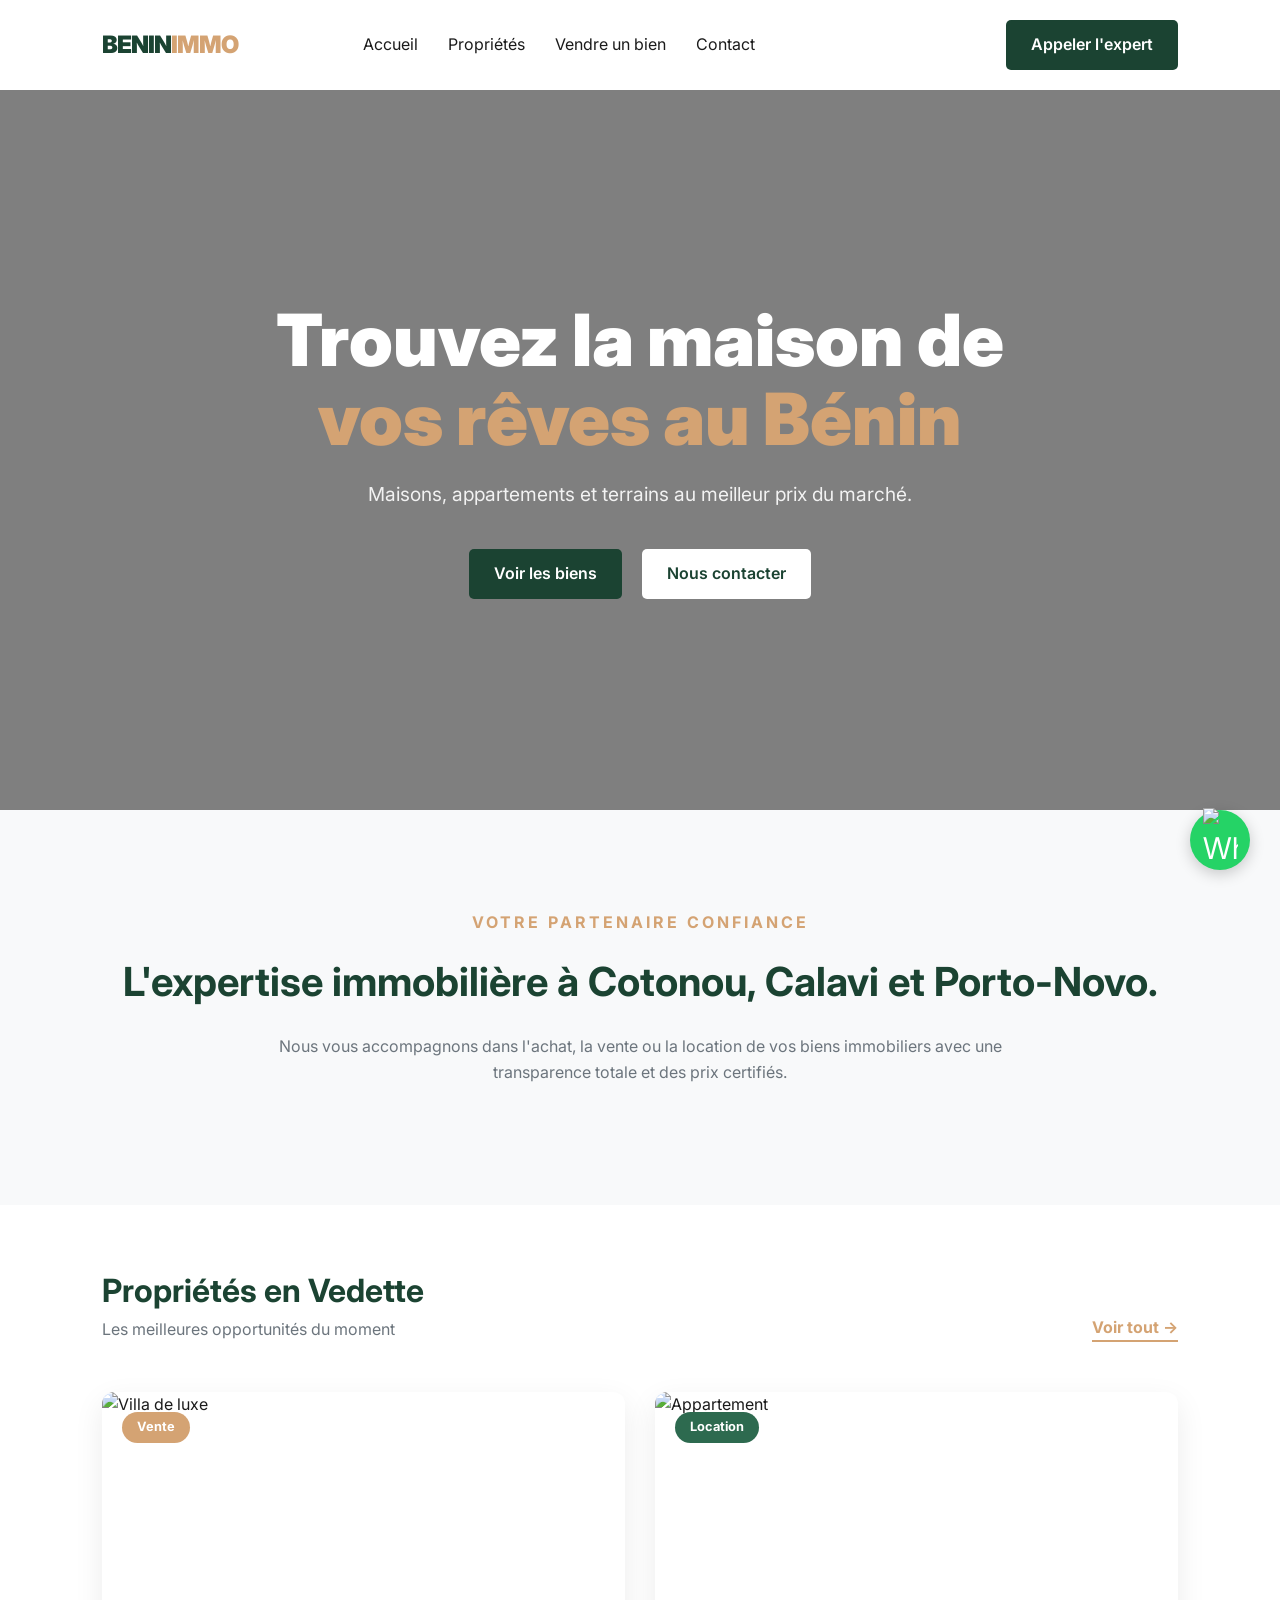
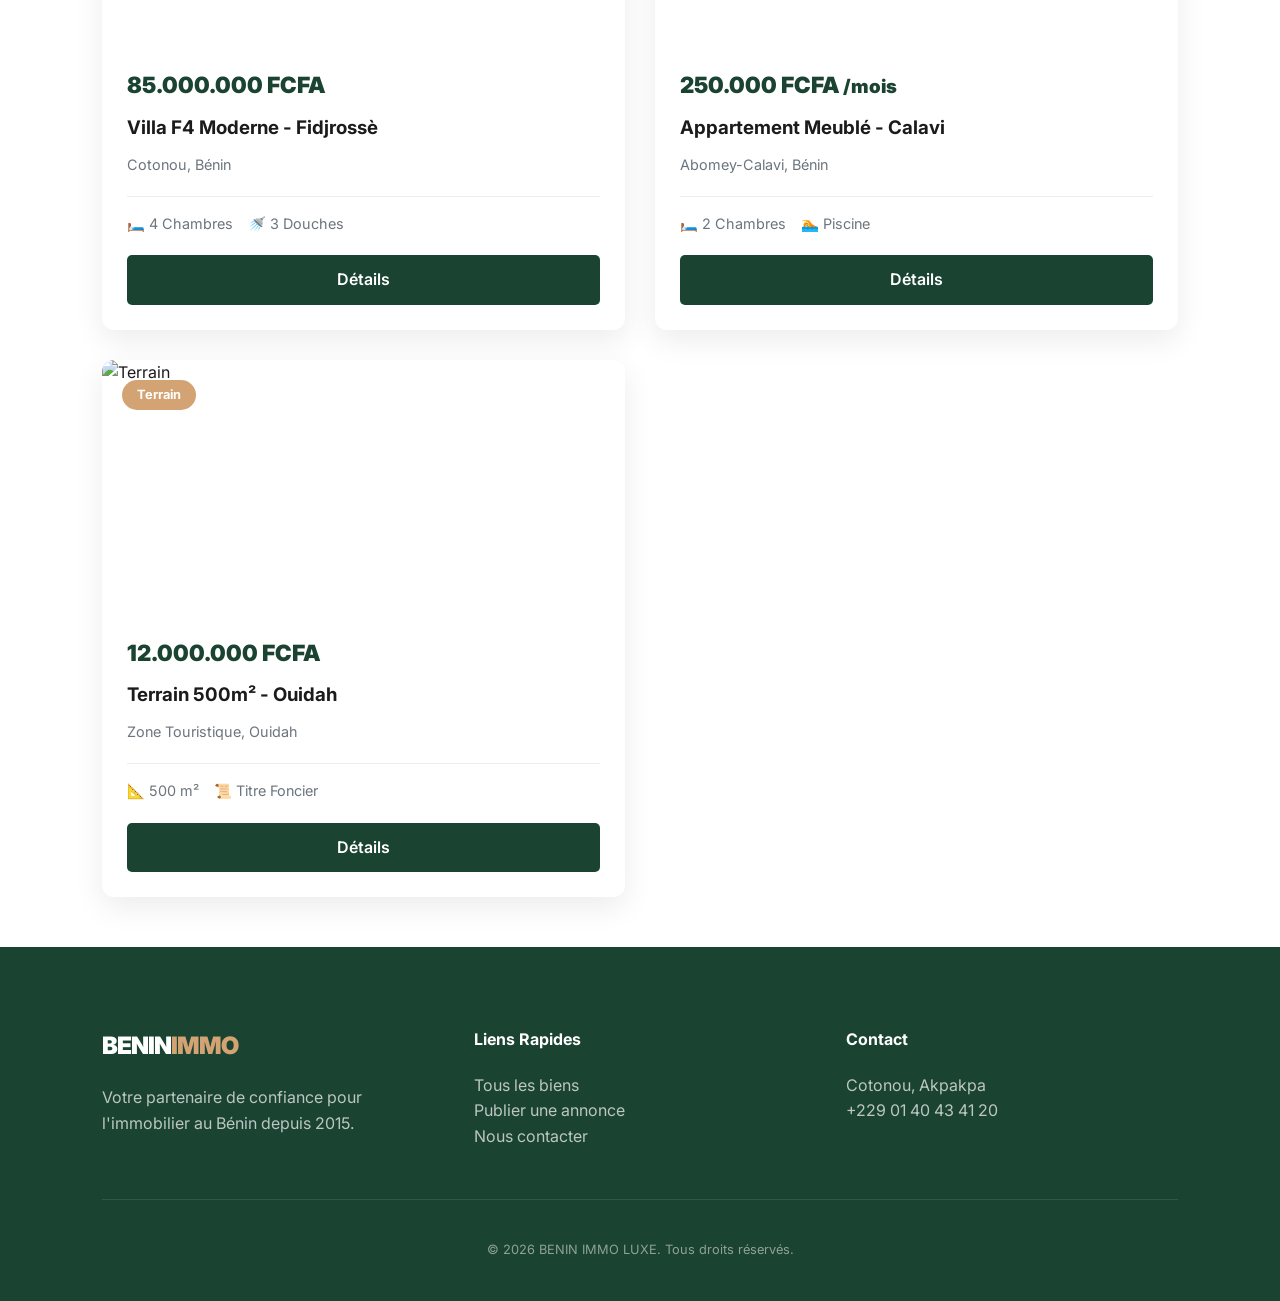
==== commit e2854742: "Update index.html" ====
--- a/index.html
+++ b/index.html
@@ -116,18 +116,16 @@
     </div>
 </nav>
 
-   <header class="hero-smart">
-    <div class="hero-overlay"></div> <div class="container hero-container">
-        <span class="badge-smart">Exclusivité au Bénin</span>
-        <h1 class="hero-title">L'Art de Vivre <br><span class="text-gradient-white">D'Exception</span></h1>
-        <p class="hero-subtitle">Villas de prestige, appartements modernes et domaines exclusifs à Cotonou.</p>
-        
-        <div class="hero-buttons">
-            <a href="biens.html" class="btn btn-primary">Explorer les biens</a>
-            <a href="publier.html" class="btn btn-glass">Vendre mon bien</a>
-        </div>
-    </div>
-</header>
+   <header class="hero" style="height: 80vh; background: linear-gradient(rgba(0,0,0,0.5), rgba(0,0,0,0.5)), url('https://images.pexels.com/photos/323780/pexels-photo-323780.jpeg?auto=compress&cs=tinysrgb&w=1920') center/cover; display: flex; align-items: center; justify-content: center; text-align: center; color: white;">
+        <div class="hero-content">
+            <h1 style="font-size: clamp(2.5rem, 6vw, 4.5rem); font-weight: 900; line-height: 1.1;">Trouvez la maison de <br><span style="color: var(--accent-color);">vos rêves au Bénin</span></h1>
+            <p style="font-size: 1.2rem; margin: 20px 0 40px; opacity: 0.9;">Maisons, appartements et terrains au meilleur prix du marché.</p>
+            <div style="display: flex; gap: 20px; justify-content: center;">
+                <a href="biens.html" class="btn btn-primary">Voir les biens</a>
+                <a href="contact.html" class="btn" style="background: white; color: var(--primary-color);">Nous contacter</a>
+            </div>
+        </div>
+    </header>
 
     <section style="padding: 100px 8%; text-align: center; background: var(--bg-light);">
         <span style="color: var(--accent-color); text-transform: uppercase; letter-spacing: 3px; font-weight: 700;">Votre Partenaire Confiance</span>
